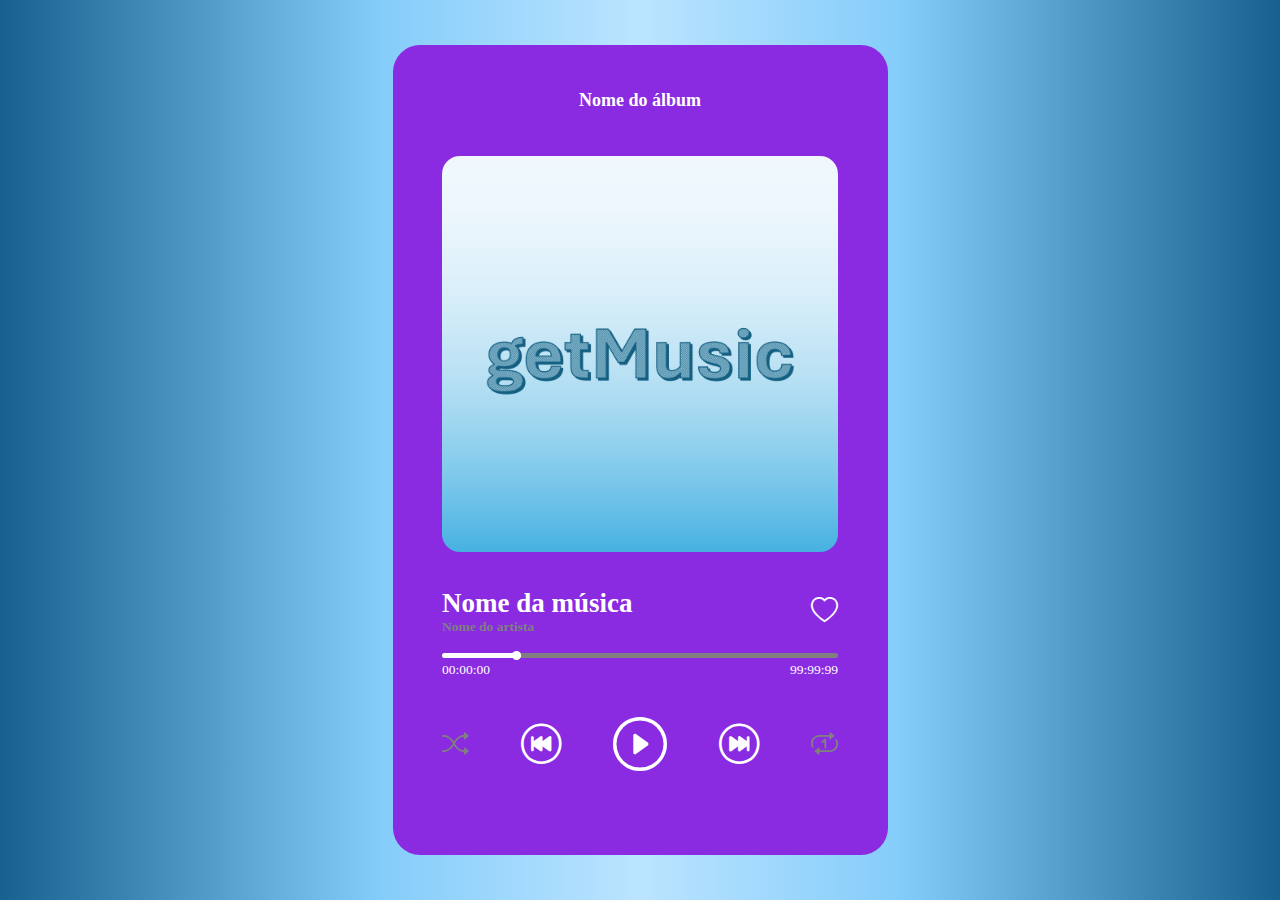
==== pages/index.html @ 44cdf22c "add `index.html` and `style.css`" ====
<!DOCTYPE html>
<html lang="pt-br">
  <head>
    <meta charset="UTF-8" />
    <meta name="viewport" content="width=device-width, initial-scale=1.0" />
    <link rel="stylesheet" href="/pages/style.css" />
    <link
      rel="stylesheet"
      href="https://cdn.jsdelivr.net/npm/bootstrap-icons@1.10.3/font/bootstrap-icons.css"
    />
    <title>getMusic</title>
  </head>
  <body>
    <div class="music-container">
      <h2 id="album-name">Nome do álbum</h2>
      <img id="album-image" src="../images/getMusic.png" alt="album-image" />
      <div id="below-image">
        <div id="song-info">
          <h2 id="song-name">Nome da música</h2>
          <h5 id="artist-name">Nome do artista</h5>
        </div>
        <button id="btn-like"><i class="bi bi-heart"></i></button>
      </div>
      <div id="progress-container">
        <div id="progress-bar">
          <div id="current-progress">
            <div id="circle"></div>
          </div>
        </div>
        <div id="time-container">
          <div id="current-time">00:00:00</div>
          <div id="song-time">99:99:99</div>
        </div>
      </div>
      <div id="button-container">
        <button id="btn-shuffle"><i class="bi bi-shuffle"></i></button>
        <button id="btn-previous">
          <i class="bi bi-skip-backward-circle"></i>
        </button>
        <button id="btn-play"><i class="bi bi-play-circle"></i></button>
        <button id="btn-next"><i class="bi bi-skip-forward-circle"></i></button>
        <button id="btn-repeat"><i class="bi bi-repeat-1"></i></button>
      </div>
    </div>
  </body>
</html>
---- pages/style.css ----
* {
  margin: 0;
  padding: 0;
  box-sizing: border-box;
}

body {
  height: 100vh;
  color: white;
  background: rgb(23, 96, 143);
  background: linear-gradient(
    90deg,
    rgba(23, 96, 143, 1) 0%,
    rgba(133, 205, 250, 1) 30%,
    rgba(187, 228, 255, 1) 50%,
    rgba(133, 205, 250, 1) 70%,
    rgba(23, 96, 143, 1) 100%
  );
  display: flex;
  justify-content: center;
  align-items: center;
}

.music-container {
  display: flex;
  flex-direction: column;
  text-align: center;
  align-items: center;
  /* margin: 5vh auto; */
  width: 55vh;
  height: 90vh;
  border-radius: 3vh;
  border-color: black 2px;
  /* background: linear-gradient(blue, lightblue); */
  background: blueviolet;
}

#album-name {
  margin: 5vh 0 2vh 0;
  font-size: 2vh;
}

#album-image {
  width: 80%;
  margin: 3vh;
  border-radius: 2vh;
}

#below-image {
  width: 80%;
  display: flex;
  justify-content: space-between;
  align-items: center;
  margin: 1vh;
}

#song-info {
  display: flex;
  flex-direction: column;
  align-items: baseline;
}
#song-name {
  font-size: 3vh;
}

#artist-name {
  color: grey;
  font-size: 1.5vh;
}

button {
  background: inherit;
  border: none;
  color: white;
  cursor: pointer;
  font-size: 3vh;
}

.bi-heart {
  font-size: 3vh;
}

#progress-container {
  display: flex;
  flex-direction: column;
  align-items: center;
  justify-content: center;
  margin: 1vh 0;
  width: 80%;
  gap: 0.5vh;
}

#progress-bar {
  /* border: 3px solid aqua; */
  height: 0.5vh;
  background-color: gray;
  width: 100%;
  border-radius: 2vh;
}

#current-progress {
  height: 100%;
  background-color: white;
  width: 20%;
  display: flex;
  align-items: center;
  justify-content: end;
  border-radius: 2vh;
}

#circle {
  background: white;
  width: 1vh;
  height: 1vh;
  border-radius: 50%;
}

#time-container {
  display: flex;
  width: 100%;
  justify-content: space-between;
  font-size: 1.5vh;
}

#button-container {
  margin: 3vh;
  width: 80%;
  display: flex;
  justify-content: space-between;
}

.bi-shuffle,
.bi-repeat-1 {
  color: gray;
}

.bi-skip-backward-circle,
.bi-skip-forward-circle {
  font-size: 4.5vh;
}

.bi-play-circle {
  font-size: 6vh;
}
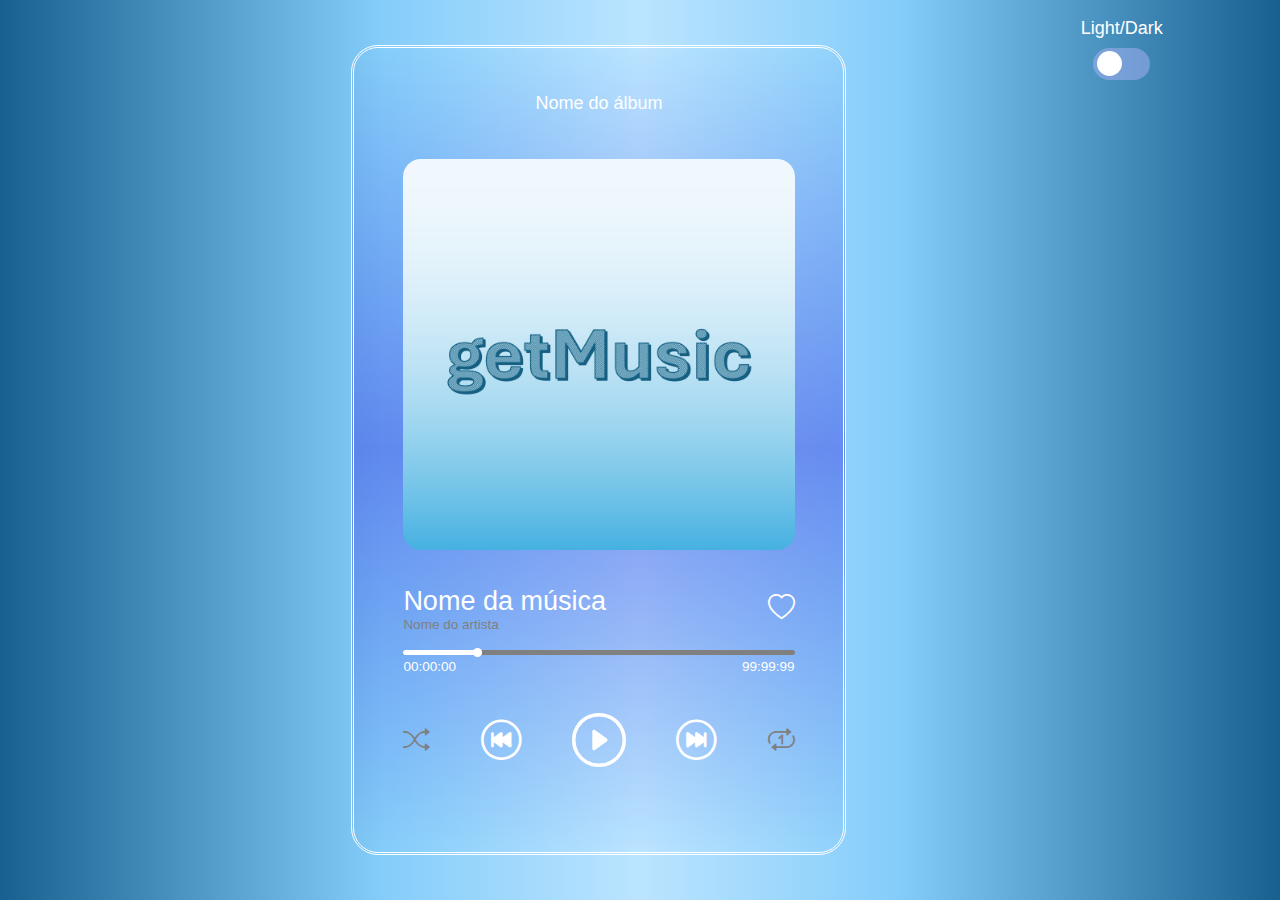
==== commit c59cc3da: "add toggle button" ====
--- a/pages/index.html
+++ b/pages/index.html
@@ -11,6 +11,7 @@
     <title>getMusic</title>
   </head>
   <body>
+    <div id="transparent"></div>
     <div class="music-container">
       <h2 id="album-name">Nome do álbum</h2>
       <img id="album-image" src="../images/getMusic.png" alt="album-image" />
@@ -42,5 +43,12 @@
         <button id="btn-repeat"><i class="bi bi-repeat-1"></i></button>
       </div>
     </div>
+    <div id="toggle-button">
+      <div id="light-dark">Light/Dark</div>
+      <label class="switch">
+        <input type="checkbox" />
+        <span class="slider round"></span>
+      </label>
+    </div>
   </body>
 </html>
--- a/pages/style.css
+++ b/pages/style.css
@@ -17,27 +17,33 @@
     rgba(23, 96, 143, 1) 100%
   );
   display: flex;
-  justify-content: center;
-  align-items: center;
+  justify-content: space-around;
+  align-items: start;
+  font-family: Trebuchet MS, sans-serif;
 }
 
 .music-container {
+  margin-top: 5vh;
   display: flex;
   flex-direction: column;
   text-align: center;
   align-items: center;
-  /* margin: 5vh auto; */
   width: 55vh;
   height: 90vh;
   border-radius: 3vh;
   border-color: black 2px;
-  /* background: linear-gradient(blue, lightblue); */
-  background: blueviolet;
+  background: linear-gradient(
+    rgba(128, 136, 247, 0),
+    rgba(58, 70, 228, 0.5),
+    rgba(128, 136, 247, 0)
+  );
+  border: white double;
 }
 
 #album-name {
   margin: 5vh 0 2vh 0;
   font-size: 2vh;
+  font-weight: 300;
 }
 
 #album-image {
@@ -61,23 +67,24 @@
 }
 #song-name {
   font-size: 3vh;
+  font-weight: 300;
 }
 
 #artist-name {
-  color: grey;
+  color: gray;
   font-size: 1.5vh;
+  font-weight: 300;
 }
 
 button {
   background: inherit;
   border: none;
   color: white;
+  font-size: 3vh;
+}
+
+.bi {
   cursor: pointer;
-  font-size: 3vh;
-}
-
-.bi-heart {
-  font-size: 3vh;
 }
 
 #progress-container {
@@ -91,7 +98,6 @@
 }
 
 #progress-bar {
-  /* border: 3px solid aqua; */
   height: 0.5vh;
   background-color: gray;
   width: 100%;
@@ -120,6 +126,7 @@
   width: 100%;
   justify-content: space-between;
   font-size: 1.5vh;
+  font-weight: 300;
 }
 
 #button-container {
@@ -142,3 +149,76 @@
 .bi-play-circle {
   font-size: 6vh;
 }
+
+/* Toggle Switch */
+#toggle-button {
+  margin-top: 2vh;
+  display: flex;
+  flex-direction: column;
+  align-items: center;
+  justify-content: center;
+  gap: 1vh;
+}
+
+#light-dark {
+  font-size: 2vh;
+}
+
+.switch {
+  position: relative;
+  display: inline-block;
+  width: 6.3vh;
+  height: 3.5vh;
+}
+
+.switch input {
+  opacity: 0;
+  width: 0;
+  height: 0;
+}
+
+.slider {
+  position: absolute;
+  cursor: pointer;
+  top: 0;
+  left: 0;
+  right: 0;
+  bottom: 0;
+  background-color: rgba(172, 177, 243, 0.5);
+  -webkit-transition: 0.4s;
+  transition: 0.4s;
+}
+
+.slider:before {
+  position: absolute;
+  content: "";
+  height: 2.8vh;
+  width: 2.8vh;
+  left: 0.4vh;
+  bottom: 0.4vh;
+  background-color: white;
+  -webkit-transition: 0.4s;
+  transition: 0.4s;
+}
+
+input:checked + .slider {
+  background-color: #2196f3;
+}
+
+input:focus + .slider {
+  box-shadow: 0 0 1px #2196f3;
+}
+
+input:checked + .slider:before {
+  -webkit-transform: translateX(2.6vh);
+  -ms-transform: translateX(2.6vh);
+  transform: translateX(2.6vh);
+}
+
+.slider.round {
+  border-radius: 34px;
+}
+
+.slider.round:before {
+  border-radius: 50%;
+}
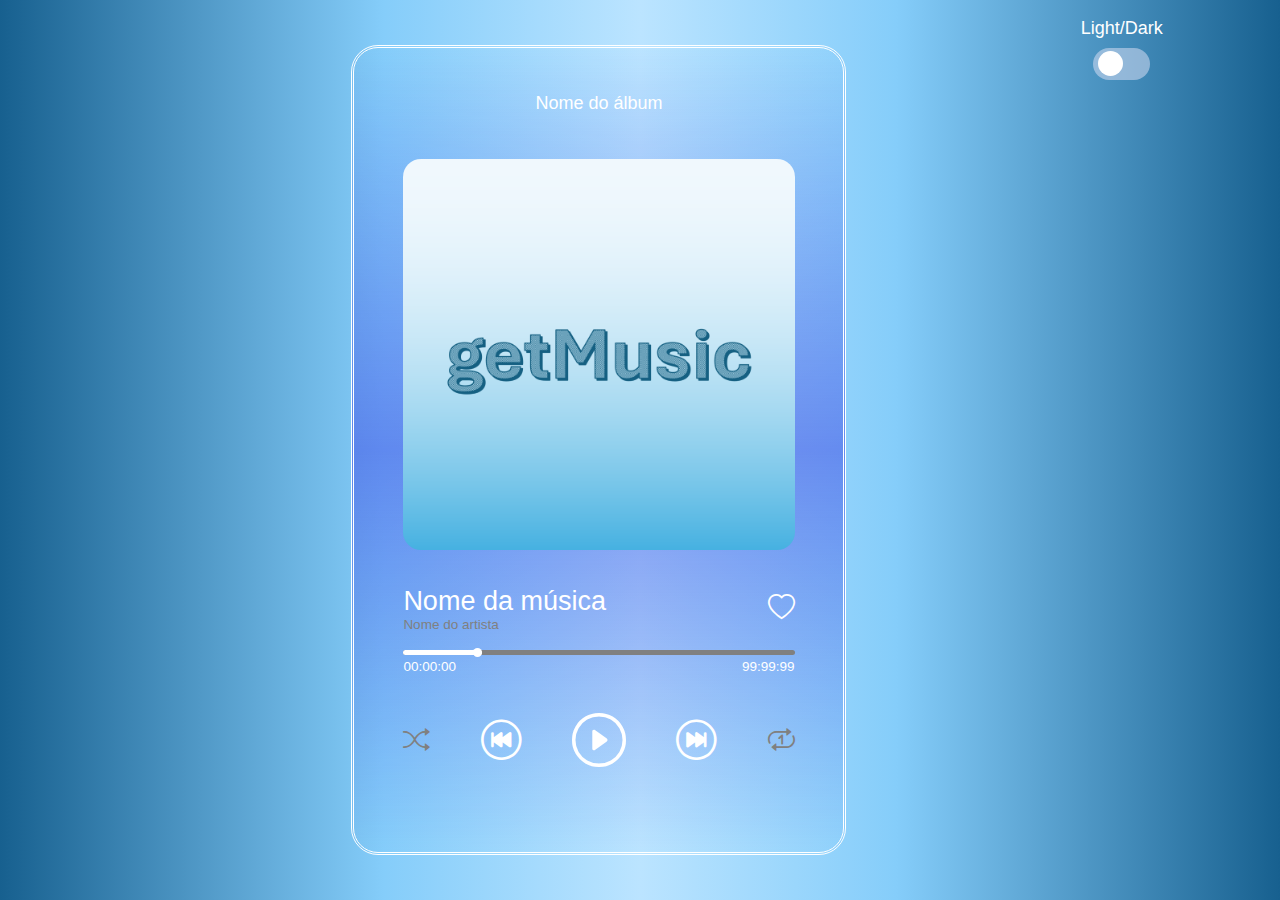
==== commit c7a330f4: "add `script.js` file" ====
--- a/pages/index.html
+++ b/pages/index.html
@@ -8,6 +8,7 @@
       rel="stylesheet"
       href="https://cdn.jsdelivr.net/npm/bootstrap-icons@1.10.3/font/bootstrap-icons.css"
     />
+    <script src="./script.js" defer></script>
     <title>getMusic</title>
   </head>
   <body>
--- a/pages/style.css
+++ b/pages/style.css
@@ -164,6 +164,11 @@
   font-size: 2vh;
 }
 
+div.done {
+  color: red;
+  font-size: 5vh;
+}
+
 .switch {
   position: relative;
   display: inline-block;
@@ -184,9 +189,11 @@
   left: 0;
   right: 0;
   bottom: 0;
-  background-color: rgba(172, 177, 243, 0.5);
+  background-color: rgba(225, 227, 248, 0.5);
   -webkit-transition: 0.4s;
   transition: 0.4s;
+  display: flex;
+  align-items: center;
 }
 
 .slider:before {
@@ -194,8 +201,7 @@
   content: "";
   height: 2.8vh;
   width: 2.8vh;
-  left: 0.4vh;
-  bottom: 0.4vh;
+  left: 0.5vh;
   background-color: white;
   -webkit-transition: 0.4s;
   transition: 0.4s;
@@ -210,9 +216,13 @@
 }
 
 input:checked + .slider:before {
-  -webkit-transform: translateX(2.6vh);
-  -ms-transform: translateX(2.6vh);
-  transform: translateX(2.6vh);
+  /* -webkit-transform: translateX(2.7vh);
+  -ms-transform: translateX(2.7vh); */
+  transform: translateX(2.5vh);
+}
+
+input:checked {
+  color: yellow;
 }
 
 .slider.round {
